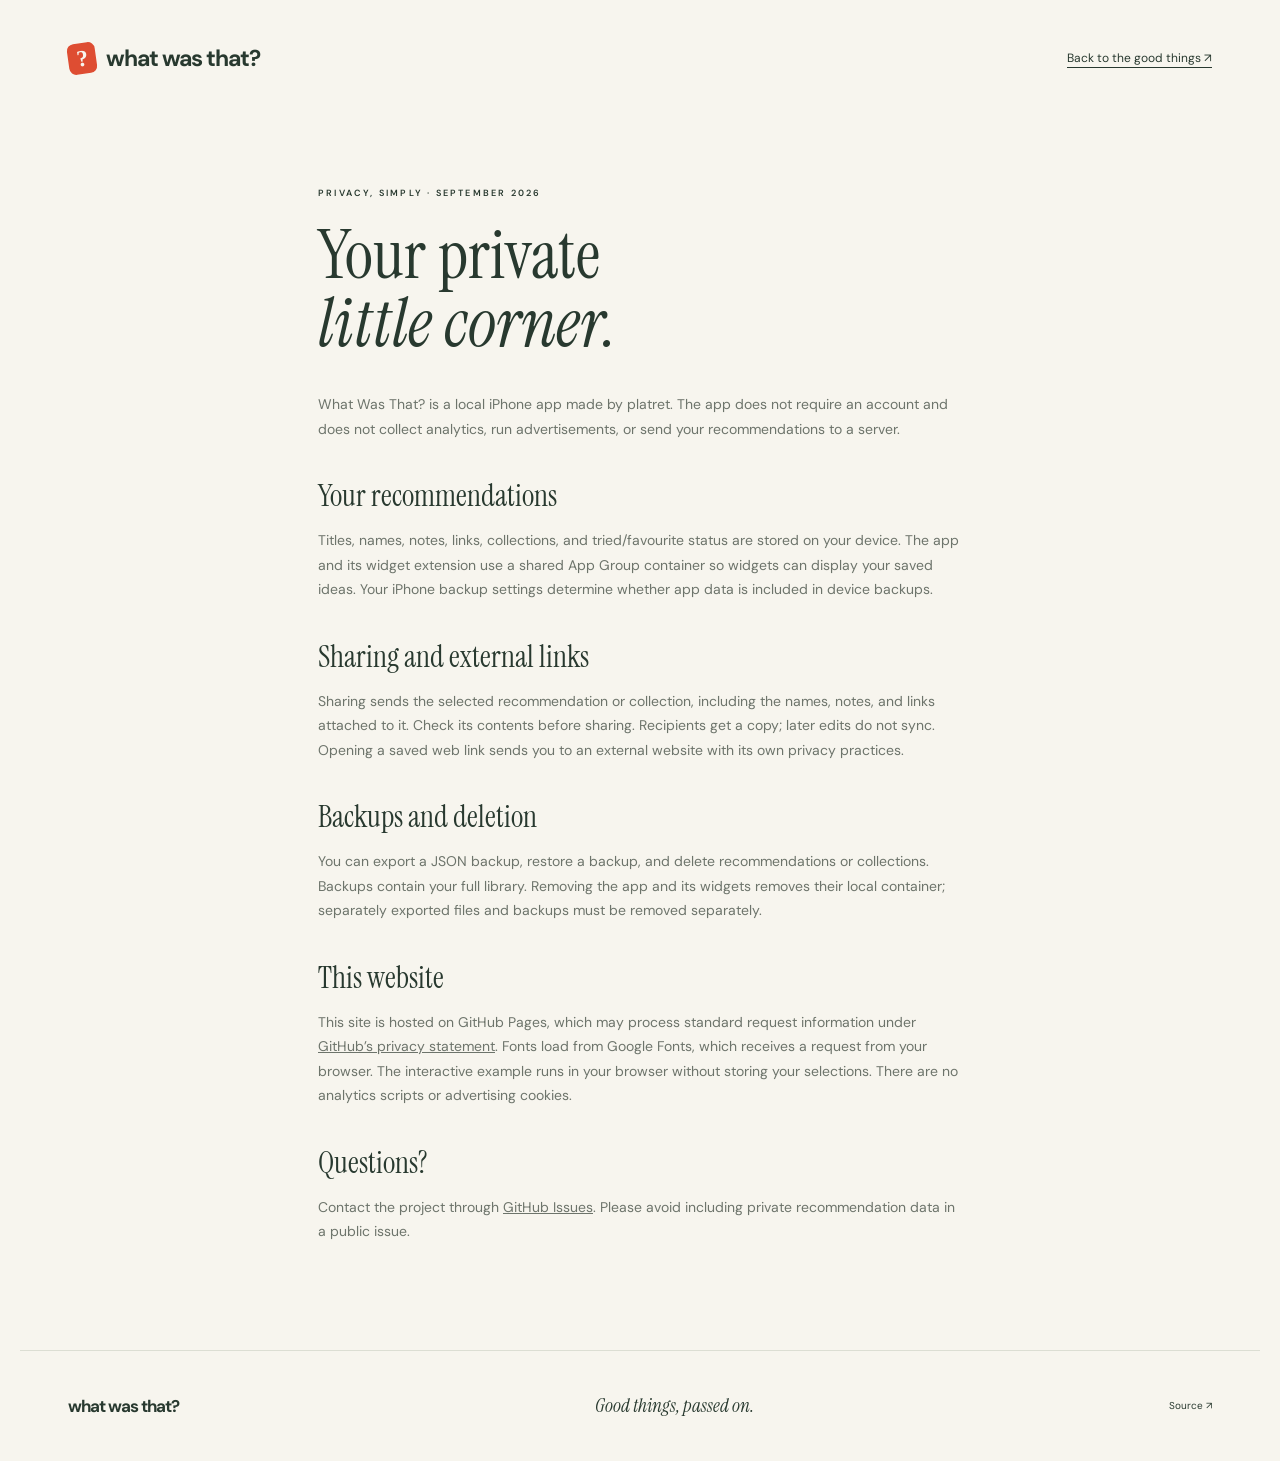
==== site/privacy.html @ 5cce88cd "Build What Was That iPhone app, widgets, and product website" ====
<!doctype html>
<html lang="en">
  <head>
    <meta charset="utf-8" />
    <meta name="viewport" content="width=device-width,initial-scale=1" />
    <meta name="theme-color" content="#f7f5ee" />
    <title>Privacy — What Was That?</title>
    <link rel="icon" href="assets/icon.png" />
    <link rel="stylesheet" href="style.css" />
  </head>
  <body>
    <header class="nav wrap">
      <a class="wordmark" href="./"
        ><span class="brand-icon">?</span> what was that?</a
      ><a class="text-link" href="./">Back to the good things ↗</a>
    </header>
    <main class="legal wrap">
      <div class="eyebrow">PRIVACY, SIMPLY · SEPTEMBER 2026</div>
      <h1>Your private<br /><em>little corner.</em></h1>
      <p>
        What Was That? is a local iPhone app made by platret. The app does not
        require an account and does not collect analytics, run advertisements,
        or send your recommendations to a server.
      </p>
      <h2>Your recommendations</h2>
      <p>
        Titles, names, notes, links, collections, and tried/favourite status are
        stored on your device. The app and its widget extension use a shared App
        Group container so widgets can display your saved ideas. Your iPhone
        backup settings determine whether app data is included in device
        backups.
      </p>
      <h2>Sharing and external links</h2>
      <p>
        Sharing sends the selected recommendation or collection, including the
        names, notes, and links attached to it. Check its contents before
        sharing. Recipients get a copy; later edits do not sync. Opening a saved
        web link sends you to an external website with its own privacy
        practices.
      </p>
      <h2>Backups and deletion</h2>
      <p>
        You can export a JSON backup, restore a backup, and delete
        recommendations or collections. Backups contain your full library.
        Removing the app and its widgets removes their local container;
        separately exported files and backups must be removed separately.
      </p>
      <h2>This website</h2>
      <p>
        This site is hosted on GitHub Pages, which may process standard request
        information under
        <a
          href="https://docs.github.com/en/site-policy/privacy-policies/github-general-privacy-statement"
          >GitHub’s privacy statement</a
        >. Fonts load from Google Fonts, which receives a request from your
        browser. The interactive example runs in your browser without storing
        your selections. There are no analytics scripts or advertising cookies.
      </p>
      <h2>Questions?</h2>
      <p>
        Contact the project through
        <a href="https://github.com/platret/what-was-that/issues"
          >GitHub Issues</a
        >. Please avoid including private recommendation data in a public issue.
      </p>
    </main>
    <footer class="wrap">
      <a class="wordmark" href="./">what was that?</a
      ><span>Good things, passed on.</span>
      <div>
        <a href="https://github.com/platret/what-was-that">Source ↗</a>
      </div>
    </footer>
  </body>
</html>
---- site/style.css ----
@import url("https://fonts.googleapis.com/css2?family=DM+Sans:wght@400;450;500;550;600;650;700&family=Instrument+Serif:ital@0;1&display=swap");
:root {
  --paper: #f7f5ee;
  --ink: #28392f;
  --muted: #6d746b;
  --coral: #de4d32;
  --line: #dcded3;
  --sage: #dce4c0;
  --peach: #f4c7ac;
  --lavender: #d0d3ed;
  --display: "Instrument Serif", Georgia, serif;
  --body: "DM Sans", sans-serif;
}
* {
  box-sizing: border-box;
}
html {
  scroll-behavior: smooth;
  scroll-padding-top: 30px;
}
body {
  margin: 0;
  background: var(--paper);
  color: var(--ink);
  font-family: var(--body);
  font-size: 15px;
  -webkit-font-smoothing: antialiased;
}
button,
a {
  -webkit-tap-highlight-color: transparent;
}
a {
  color: inherit;
  text-decoration: none;
}
button {
  font: inherit;
  cursor: pointer;
}
button:focus-visible,
a:focus-visible,
summary:focus-visible {
  outline: 3px solid var(--coral);
  outline-offset: 6px;
}
button:disabled {
  cursor: wait;
}
h1,
h2,
h3,
p {
  margin: 0;
}
h1,
h2,
h3 {
  font-family: var(--display);
  font-weight: 400;
}
em {
  font-weight: 400;
}
p {
  color: var(--muted);
  line-height: 1.75;
}
.wrap {
  max-width: 1240px;
  margin: auto;
  padding-left: 48px;
  padding-right: 48px;
}
.nav {
  height: 116px;
  display: flex;
  align-items: center;
  justify-content: space-between;
}
.wordmark {
  font-weight: 700;
  font-size: 23px;
  letter-spacing: -1px;
  display: inline-flex;
  align-items: center;
  gap: 10px;
  white-space: nowrap;
}
.brand-icon {
  height: 31px;
  width: 28px;
  border-radius: 7px;
  background: var(--coral);
  color: var(--paper);
  display: inline-grid;
  place-items: center;
  font-family: Georgia, serif;
  font-size: 23px;
  transform: rotate(-8deg);
}
.coral {
  color: var(--coral);
}
.nav nav {
  display: flex;
  gap: 31px;
  align-items: center;
  font-size: 12px;
  font-weight: 550;
}
.button {
  display: inline-flex;
  align-items: center;
  justify-content: center;
  gap: 17px;
  padding: 20px 26px;
  border-radius: 50px;
  border: 0;
  font-weight: 550;
  font-size: 13px;
  transition:
    transform 0.25s,
    box-shadow 0.25s;
}
.button:hover {
  transform: translateY(-3px);
  box-shadow: 0 10px 25px #28392f17;
}
.button:active {
  transform: scale(0.97);
}
.button span:last-child {
  font-size: 20px;
  line-height: 1;
}
.button svg {
  height: 20px;
  width: 20px;
  fill: none;
  stroke: currentColor;
  stroke-width: 1.6;
}
.dark {
  background: var(--ink);
  color: var(--paper);
}
.small {
  padding: 13px 19px;
  font-size: 11px;
}
.coral-bg {
  background: var(--coral);
  color: #fff;
}
.eyebrow {
  font-size: 9px;
  font-weight: 600;
  letter-spacing: 2.2px;
  line-height: 1.7;
}
.hero {
  display: grid;
  grid-template-columns: 1.05fr 1fr;
  min-height: 725px;
  padding-top: 51px;
  padding-bottom: 80px;
  gap: 30px;
}
.status-dot {
  display: inline-block;
  width: 6px;
  height: 6px;
  background: var(--coral);
  border-radius: 50%;
  margin: 0 9px 1px 0;
}
.hero h1 {
  font-size: clamp(100px, 10.5vw, 147px);
  line-height: 0.88;
  letter-spacing: -5px;
  margin-top: 27px;
  margin-bottom: 28px;
}
.hero h1 em {
  color: var(--coral);
}
.hero-sub {
  font-size: 15px;
  line-height: 1.8;
}
.hero-sub.second {
  font-weight: 600;
  color: var(--ink);
  margin-top: 9px;
}
.hero-actions {
  display: flex;
  align-items: center;
  gap: 17px;
  margin-top: 29px;
}
.tiny {
  font-size: 9px;
  color: var(--muted);
  line-height: 1.6;
}
.friend-note {
  display: flex;
  gap: 14px;
  align-items: center;
  margin-top: 34px;
  font-size: 10px;
  line-height: 1.7;
  color: var(--muted);
}
.friend-note strong {
  color: var(--ink);
  font-weight: 500;
}
.avatars {
  display: flex;
  padding-left: 3px;
}
.avatars span {
  width: 31px;
  height: 31px;
  border-radius: 50%;
  display: grid;
  place-items: center;
  background: var(--sage);
  border: 2px solid var(--paper);
  margin-left: -3px;
  font-family: var(--display);
  font-size: 16px;
}
.avatars span:nth-child(2) {
  background: var(--peach);
}
.avatars span:nth-child(3) {
  background: var(--lavender);
}
.hero-visual {
  position: relative;
  display: flex;
  align-items: center;
  justify-content: center;
  min-width: 0;
  padding: 17px 0 30px;
}
.orbit {
  position: absolute;
  width: 450px;
  height: 450px;
  border-radius: 50%;
  background: #e6ebd4;
  z-index: -1;
  top: 70px;
}
.orbit-two {
  width: 500px;
  height: 500px;
  background: transparent;
  border: 1px solid #d6ddc8;
  top: 45px;
}
.phone {
  position: relative;
  width: 257px;
  border-radius: 40px;
  background: #21251f;
  padding: 6px;
  box-shadow:
    0 22px 55px #29382c24,
    0 3px 8px #29382c20;
  border: 1px solid #51534b;
  overflow: hidden;
}
.phone img {
  width: 100%;
  height: auto;
  display: block;
  border-radius: 34px;
}
.hero-phone {
  transform: rotate(7deg);
  transition: transform 0.6s;
  z-index: 1;
}
.hero-phone:hover {
  transform: rotate(1deg) translateY(-5px);
}
.floating-label {
  position: absolute;
  font-family: var(--display);
  font-style: italic;
  font-size: 20px;
  z-index: 2;
}
.top-label {
  right: -5px;
  top: -9px;
  transform: rotate(7deg);
  display: flex;
  flex-direction: column;
  align-items: center;
  gap: 8px;
}
.top-label svg {
  fill: none;
  stroke: var(--ink);
  stroke-width: 1;
}
.mini-note {
  position: absolute;
  left: 0;
  bottom: 74px;
  background: #fffdf6;
  border: 1px solid #e6e6dc;
  border-radius: 12px;
  padding: 18px 22px;
  box-shadow: 0 12px 30px #29382c15;
  z-index: 3;
  display: flex;
  gap: 16px;
  align-items: center;
  transform: rotate(-7deg);
}
.mini-note .eyebrow {
  font-size: 7px;
}
.mini-note p {
  font-family: var(--display);
  font-size: 20px;
  color: var(--ink);
  margin-top: 4px;
}
.note-star {
  font-size: 34px;
  color: var(--coral);
}
.hand-star {
  position: absolute;
  color: var(--coral);
  z-index: 3;
}
.star-one {
  font-size: 55px;
  right: 9px;
  bottom: 105px;
  transform: rotate(15deg);
}
.star-two {
  font-size: 45px;
  left: 6px;
  top: 91px;
}
.category-ribbon {
  border-top: 1px solid var(--line);
  border-bottom: 1px solid var(--line);
}
.ribbon-inner {
  height: 77px;
  display: flex;
  align-items: center;
  justify-content: space-between;
  gap: 15px;
}
.ribbon-inner span {
  font-size: 13px;
  white-space: nowrap;
}
.ribbon-inner span:first-child {
  font-size: 8px;
  font-weight: 600;
  letter-spacing: 1.4px;
  margin-right: 20px;
}
.ribbon-inner i {
  font-size: 9px;
  font-style: normal;
  color: var(--coral);
}
.intro {
  padding-top: 112px;
  padding-bottom: 69px;
  text-align: center;
}
.intro h2 {
  font-size: 61px;
  line-height: 1.07;
  letter-spacing: -1.8px;
  margin-top: 22px;
}
.intro h2 em {
  color: var(--muted);
}
.intro p {
  max-width: 455px;
  font-size: 13px;
  margin: 23px auto 0;
}
.features {
  display: grid;
  grid-template-columns: 1fr 1fr;
  gap: 65px;
  padding-bottom: 108px;
}
.feature {
  border-top: 1px solid var(--line);
  padding-top: 23px;
}
.feature-number {
  font-size: 8px;
  letter-spacing: 1.8px;
  font-weight: 600;
  color: var(--muted);
}
.feature h3 {
  font-size: 44px;
  letter-spacing: -0.8px;
  line-height: 1.08;
  margin: 25px 0 20px;
}
.feature > p {
  max-width: 380px;
  font-size: 13px;
}
.feature-two h3 {
  margin-top: 26px;
  line-height: 1.13;
}
.snippet {
  margin-top: 33px;
  padding: 26px;
  display: flex;
  gap: 22px;
  border: 1px solid var(--line);
  border-radius: 7px;
  background: #ecefde;
  transform: rotate(-2deg);
}
.snippet-icon {
  font-size: 28px;
}
.snippet .eyebrow {
  font-size: 7px;
}
.snippet p {
  font-family: var(--display);
  font-size: 23px;
  line-height: 1.3;
  color: var(--ink);
  margin: 10px 0;
}
.from {
  font-size: 10px;
  color: var(--muted);
}
.friend-list {
  margin-top: 27px;
}
.friend-list > div {
  display: flex;
  align-items: center;
  gap: 15px;
  padding: 14px 0;
  border-bottom: 1px solid var(--line);
}
.avatar {
  border-radius: 50%;
  width: 41px;
  height: 41px;
  display: grid;
  place-items: center;
  font-family: var(--display);
  font-size: 22px;
}
.sage {
  background: var(--sage);
}
.peach {
  background: var(--peach);
}
.lavender {
  background: var(--lavender);
}
.friend-list span:nth-child(2) {
  font-size: 13px;
}
.friend-list small {
  display: block;
  font-size: 10px;
  color: var(--muted);
  margin-top: 4px;
}
.arrow {
  margin-left: auto;
  font-size: 18px;
}
.example-label {
  display: block;
  font-size: 9px;
  color: var(--muted);
  margin-top: 16px;
  line-height: 1.5;
}
.serendipity {
  background: #e6ebda;
  border-top: 1px solid #dce1d1;
  border-bottom: 1px solid #dce1d1;
  padding: 87px 0;
}
.serendipity-inner {
  display: grid;
  grid-template-columns: 1fr 1fr;
  gap: 100px;
  align-items: center;
}
.serendipity h2 {
  font-size: 83px;
  letter-spacing: -2px;
  line-height: 1.03;
  position: relative;
  margin: 20px 0 26px;
}
.asterisk {
  font-family: var(--body);
  color: var(--coral);
  font-size: 57px;
  position: absolute;
  top: 100px;
  right: 35px;
  transform: rotate(15deg);
}
.serendipity p {
  font-size: 13px;
  max-width: 335px;
}
.try-note {
  font-family: var(--display);
  font-style: italic;
  font-size: 22px;
  display: block;
  margin-top: 28px;
}
.demo {
  padding: 5px 22px;
  text-align: center;
}
.demo-tabs {
  display: flex;
  justify-content: center;
  gap: 4px;
  margin-bottom: 25px;
}
.demo-tabs button {
  border: 0;
  background: transparent;
  padding: 9px 14px;
  border-radius: 30px;
  font-size: 10px;
  color: var(--ink);
}
.demo-tabs button.active {
  background: var(--ink);
  color: var(--paper);
}
.demo-stack {
  position: relative;
  isolation: isolate;
}
.demo-stack:before,
.demo-stack:after {
  content: "";
  position: absolute;
  inset: 0;
  border-radius: 19px;
  background: var(--peach);
  transform: rotate(-6deg);
  z-index: -1;
}
.demo-stack:after {
  background: #d2d9ba;
  transform: rotate(4deg);
}
.demo-card {
  background: var(--paper);
  border: 1px solid #d9ddcf;
  border-radius: 19px;
  min-height: 298px;
  padding: 30px 20px;
  display: flex;
  align-items: center;
  justify-content: center;
  flex-direction: column;
  transition:
    transform 0.3s,
    opacity 0.3s;
}
.demo-card.choosing {
  transform: rotate(-3deg) scale(0.96);
  opacity: 0.55;
}
#demo-symbol {
  font-size: 44px;
  color: var(--coral);
  display: block;
  margin-bottom: 14px;
}
.demo-card .eyebrow {
  font-size: 7px;
}
.demo-card h3 {
  font-size: 33px;
  line-height: 1.15;
  margin: 17px 0 13px;
}
.demo-card p {
  font-size: 11px;
}
.demo > .button {
  width: 100%;
  margin-top: 30px;
  justify-content: space-between;
}
.collection-section {
  padding-top: 117px;
  padding-bottom: 108px;
  display: grid;
  grid-template-columns: 1fr 1fr;
  gap: 87px;
  align-items: center;
}
.collection-section h2 {
  font-size: 55px;
  line-height: 1.06;
  letter-spacing: -1px;
  margin: 20px 0 24px;
}
.collection-section p {
  font-size: 13px;
}
.collection-section .fine-copy {
  font-size: 11px;
  margin-top: 12px;
}
.collection-art {
  position: relative;
  height: 358px;
  padding-top: 5px;
  padding-left: 10px;
}
.collection-card {
  width: 330px;
  position: absolute;
  border-radius: 17px;
  padding: 26px;
  min-height: 200px;
  box-shadow: 0 10px 25px #28392f13;
  color: var(--ink);
}
.collection-card:first-child {
  transform: rotate(-7deg);
  top: 0;
  left: 0;
}
.collection-card:nth-child(2) {
  transform: rotate(5deg);
  bottom: 0;
  right: 0;
}
.collection-card > span {
  font-size: 30px;
  display: block;
  margin-bottom: 25px;
}
.collection-card small {
  font-size: 7px;
  letter-spacing: 1.7px;
}
.collection-card h3 {
  font-size: 29px;
  margin: 9px 0 5px;
}
.collection-card p {
  font-size: 9px;
  color: var(--ink);
}
.widget-callout {
  display: flex;
  align-items: center;
  gap: 15px;
  margin-top: 27px;
  border-top: 1px solid var(--line);
  padding-top: 22px;
}
.widget-callout > span {
  font-size: 27px;
}
.widget-callout p {
  font-size: 10px;
}
.widget-callout strong {
  color: var(--ink);
  font-weight: 600;
}
.privacy-strip {
  display: flex;
  align-items: center;
  gap: 25px;
  padding-top: 30px;
  padding-bottom: 30px;
  border-top: 1px solid var(--line);
  border-bottom: 1px solid var(--line);
}
.privacy-icon {
  font-size: 42px;
}
.privacy-strip .eyebrow {
  font-size: 7px;
}
.privacy-strip h3 {
  font-size: 25px;
  margin-top: 6px;
}
.privacy-strip p {
  font-size: 10px;
  margin-left: auto;
}
.privacy-strip > a {
  font-size: 25px;
  padding: 10px;
}
.get-section {
  text-align: center;
  padding-top: 100px;
  padding-bottom: 90px;
}
.app-icon {
  border-radius: 21px;
  box-shadow: 0 9px 25px #c44f3225;
  margin-bottom: 25px;
  transform: rotate(-7deg);
}
.get-section h2 {
  font-size: 66px;
  line-height: 1.08;
  letter-spacing: -1.5px;
  margin: 25px 0;
}
.get-section h2 em {
  color: var(--coral);
}
.get-section > p {
  font-size: 12px;
}
.get-section > p a {
  text-decoration: underline;
}
.get-actions {
  display: flex;
  justify-content: center;
  align-items: center;
  gap: 28px;
  margin: 28px 0 22px;
}
.text-link {
  font-size: 12px;
  text-decoration: underline;
  text-underline-offset: 5px;
}
.get-section .availability {
  font-size: 10px;
  line-height: 1.8;
}
details {
  text-align: left;
  max-width: 540px;
  margin: 29px auto 0;
  padding: 18px 22px;
  border: 1px solid var(--line);
  border-radius: 12px;
  font-size: 12px;
  line-height: 1.8;
}
summary {
  cursor: pointer;
  font-weight: 550;
}
details p {
  font-size: 11px;
}
details li {
  padding: 5px 0;
}
code {
  font-size: 10px;
  background: #e7e9de;
  padding: 3px 5px;
  border-radius: 4px;
}
footer {
  border-top: 1px solid var(--line);
  min-height: 111px;
  display: flex;
  align-items: center;
  justify-content: space-between;
  gap: 20px;
}
footer .wordmark {
  font-size: 17px;
}
footer .brand-icon {
  width: 23px;
  height: 26px;
  font-size: 19px;
}
footer > span {
  font-family: var(--display);
  font-style: italic;
  font-size: 19px;
}
footer > div {
  display: flex;
  gap: 23px;
  font-size: 10px;
}
.skip {
  position: fixed;
  top: -100px;
  left: 15px;
  z-index: 100;
  background: var(--ink);
  color: white;
  padding: 15px;
}
.skip:focus {
  top: 10px;
}
.reveal {
  animation: rise 0.8s both;
}
.hero-visual {
  animation-delay: 0.15s;
}
@keyframes rise {
  from {
    opacity: 0;
    transform: translateY(18px);
  }
  to {
    opacity: 1;
    transform: translateY(0);
  }
}
.legal {
  max-width: 740px;
  padding-top: 70px;
  padding-bottom: 90px;
}
.legal h1 {
  font-size: 68px;
  line-height: 1;
  margin: 20px 0 35px;
}
.legal h2 {
  font-size: 30px;
  margin: 35px 0 13px;
}
.legal p {
  font-size: 14px;
  margin-bottom: 16px;
}
.legal a {
  text-decoration: underline;
}
@media (min-width: 1500px) {
  .hero {
    min-height: 775px;
  }
  .hero-visual {
    padding-bottom: 55px;
  }
  .phone {
    width: 276px;
  }
}
@media (max-width: 1050px) {
  .wrap {
    padding-left: 30px;
    padding-right: 30px;
  }
  .hero h1 {
    font-size: 118px;
  }
  .hero {
    gap: 15px;
    min-height: 710px;
  }
  .hero-actions {
    flex-direction: column;
    align-items: flex-start;
  }
  .hero-actions .tiny {
    display: none;
  }
  .orbit {
    width: 360px;
    height: 360px;
    top: 105px;
  }
  .orbit-two {
    width: 400px;
    height: 400px;
    top: 85px;
  }
  .phone {
    width: 235px;
  }
  .mini-note {
    left: -5px;
    bottom: 100px;
    padding: 14px;
  }
  .top-label {
    right: 0;
    font-size: 17px;
    top: 12px;
  }
  .ribbon-inner span:first-child {
    display: none;
  }
  .serendipity-inner {
    gap: 40px;
  }
  .features {
    gap: 40px;
  }
  .collection-section {
    gap: 45px;
  }
  .collection-card {
    width: 285px;
  }
  .privacy-strip {
    gap: 16px;
  }
  .privacy-strip h3 {
    font-size: 23px;
  }
  .privacy-strip p {
    font-size: 9px;
  }
  .asterisk {
    right: 0;
  }
}
@media (max-width: 760px) {
  .wrap {
    padding-left: 24px;
    padding-right: 24px;
  }
  .nav {
    height: 88px;
  }
  .wordmark {
    font-size: 20px;
  }
  .nav nav > a:not(.button) {
    display: none;
  }
  .nav .button {
    font-size: 10px;
    padding: 11px 15px;
  }
  .hero {
    grid-template-columns: 1fr;
    padding-top: 32px;
    padding-bottom: 45px;
    gap: 40px;
    overflow: hidden;
  }
  .hero h1 {
    font-size: 110px;
    letter-spacing: -4px;
    margin-top: 25px;
  }
  .hero-copy {
    text-align: center;
  }
  .hero .eyebrow {
    font-size: 8px;
    letter-spacing: 1.7px;
  }
  .hero-sub {
    font-size: 13px;
  }
  .hero-actions {
    align-items: center;
    margin-top: 26px;
  }
  .friend-note {
    justify-content: center;
    margin-top: 24px;
  }
  .hero-visual {
    height: 620px;
    padding: 35px 0 0;
    max-width: 470px;
    width: 100%;
    margin: auto;
  }
  .phone {
    width: 248px;
  }
  .orbit {
    width: 365px;
    height: 365px;
    top: 112px;
  }
  .orbit-two {
    width: 408px;
    height: 408px;
    top: 90px;
  }
  .top-label {
    top: 10px;
    right: 3px;
    font-size: 18px;
  }
  .mini-note {
    bottom: 50px;
    left: 0;
  }
  .star-one {
    right: 0;
    bottom: 100px;
    font-size: 45px;
  }
  .star-two {
    left: 7px;
    top: 115px;
    font-size: 34px;
  }
  .ribbon-inner {
    height: auto;
    min-height: 70px;
    flex-wrap: wrap;
    justify-content: center;
    gap: 15px;
    padding-top: 17px;
    padding-bottom: 17px;
  }
  .ribbon-inner span {
    font-size: 11px;
  }
  .ribbon-inner span:last-child {
    display: none;
  }
  .ribbon-inner i:last-of-type {
    display: none;
  }
  .intro {
    padding-top: 73px;
    padding-bottom: 48px;
  }
  .intro h2 {
    font-size: 44px;
    letter-spacing: -0.8px;
  }
  .intro p {
    font-size: 12px;
  }
  .features {
    grid-template-columns: 1fr;
    gap: 50px;
    padding-bottom: 70px;
  }
  .feature h3 {
    font-size: 40px;
  }
  .feature > p {
    max-width: none;
  }
  .feature-two h3 br {
    display: none;
  }
  .snippet {
    margin: 30px 5px 0;
  }
  .serendipity {
    padding: 65px 0;
  }
  .serendipity-inner {
    grid-template-columns: 1fr;
    gap: 42px;
  }
  .serendipity h2 {
    font-size: 75px;
    max-width: 350px;
  }
  .serendipity p {
    max-width: 100%;
  }
  .asterisk {
    right: 17px;
    font-size: 47px;
  }
  .try-note {
    font-size: 20px;
  }
  .demo {
    max-width: 410px;
    margin: auto;
    width: 100%;
    padding: 0 10px;
  }
  .demo-card {
    min-height: 295px;
  }
  .collection-section {
    grid-template-columns: 1fr;
    padding-top: 65px;
    padding-bottom: 65px;
    gap: 50px;
  }
  .collection-art {
    order: 2;
    width: 100%;
    max-width: 400px;
    margin: auto;
    height: 350px;
  }
  .collection-card {
    width: 285px;
  }
  .collection-card:first-child {
    left: 8px;
  }
  .collection-card:nth-child(2) {
    right: 8px;
  }
  .collection-section h2 {
    font-size: 48px;
  }
  .privacy-strip {
    flex-wrap: wrap;
    gap: 15px;
    padding-top: 27px;
    padding-bottom: 27px;
  }
  .privacy-icon {
    display: none;
  }
  .privacy-strip h3 {
    font-size: 24px;
  }
  .privacy-strip p {
    margin-left: 0;
    font-size: 10px;
    width: 80%;
  }
  .privacy-strip > a {
    margin-left: auto;
  }
  .get-section {
    padding-top: 70px;
    padding-bottom: 60px;
  }
  .get-section h2 {
    font-size: 46px;
    letter-spacing: -0.8px;
  }
  .get-section > p br {
    display: none;
  }
  .get-actions {
    flex-direction: column;
    gap: 23px;
  }
  .get-section .availability br {
    display: block;
  }
  footer {
    flex-wrap: wrap;
    justify-content: center;
    padding-top: 30px;
    padding-bottom: 30px;
    gap: 23px;
  }
  footer > span {
    display: none;
  }
  footer > div {
    width: 100%;
    justify-content: center;
  }
  .legal h1 {
    font-size: 50px;
  }
  .legal {
    padding-top: 40px;
  }
}
@media (max-width: 370px) {
  .wrap {
    padding-left: 18px;
    padding-right: 18px;
  }
  .hero h1 {
    font-size: 96px;
  }
  .wordmark {
    font-size: 17px;
  }
  .hero-visual {
    height: 590px;
  }
  .phone {
    width: 226px;
  }
  .mini-note {
    padding: 12px;
    gap: 9px;
  }
  .mini-note p {
    font-size: 17px;
  }
  .orbit {
    width: 320px;
    height: 320px;
  }
  .orbit-two {
    width: 345px;
    height: 345px;
  }
  .collection-card {
    width: 255px;
  }
  .intro h2 {
    font-size: 39px;
  }
  .get-section h2 {
    font-size: 41px;
  }
  .serendipity h2 {
    font-size: 67px;
  }
}
@media (prefers-reduced-motion: reduce) {
  html {
    scroll-behavior: auto;
  }
  *,
  *:before,
  *:after {
    animation: none !important;
    transition: none !important;
  }
}
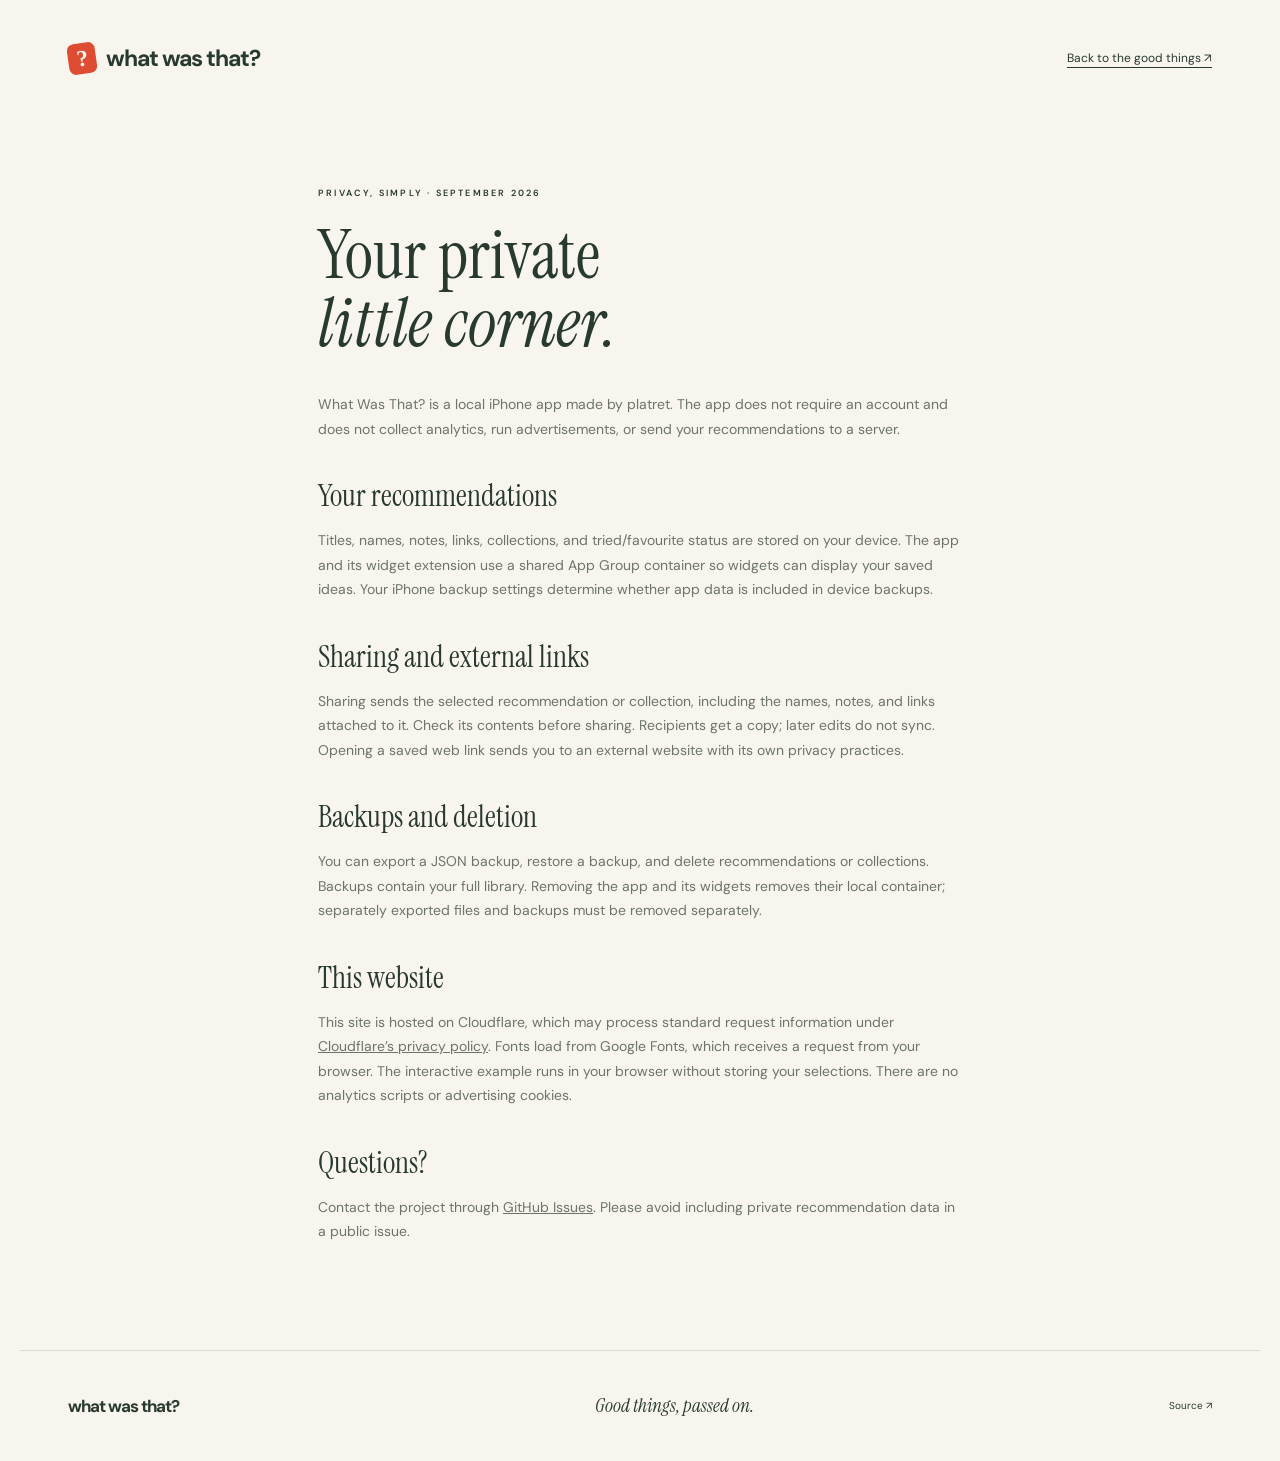
==== commit 8d84be90: "Configure Cloudflare static hosting and new website domain" ====
--- a/site/privacy.html
+++ b/site/privacy.html
@@ -47,11 +47,11 @@
       </p>
       <h2>This website</h2>
       <p>
-        This site is hosted on GitHub Pages, which may process standard request
+        This site is hosted on Cloudflare, which may process standard request
         information under
         <a
-          href="https://docs.github.com/en/site-policy/privacy-policies/github-general-privacy-statement"
-          >GitHub’s privacy statement</a
+          href="https://www.cloudflare.com/privacypolicy/"
+          >Cloudflare’s privacy policy</a
         >. Fonts load from Google Fonts, which receives a request from your
         browser. The interactive example runs in your browser without storing
         your selections. There are no analytics scripts or advertising cookies.
